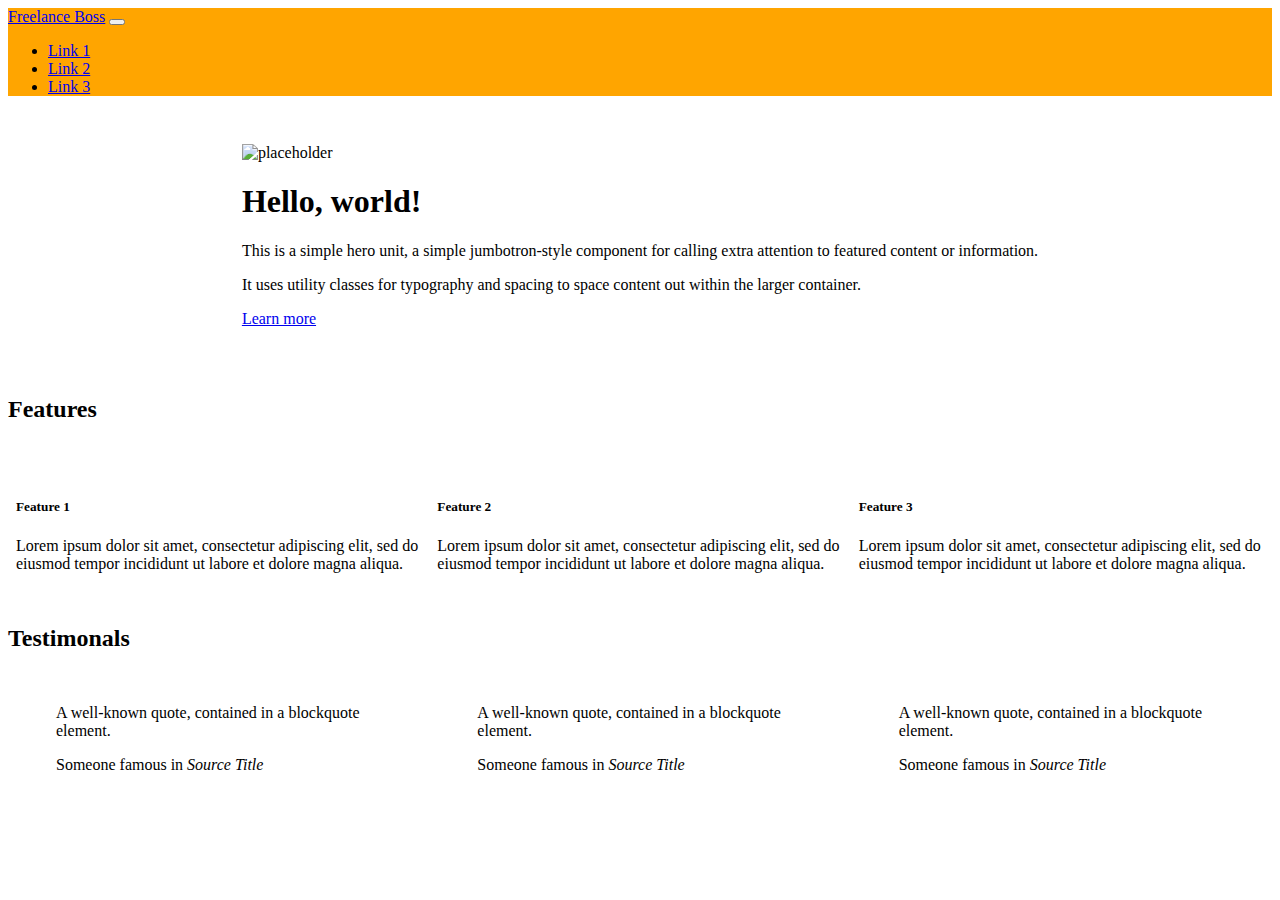
==== index.html @ b6dbbd0a "update" ====
<!DOCTYPE html>

<html lang="en">

<head>
    <title>Freelance Boss</title>
    <meta charset="utf-8">
    <meta name="viewport" content="width=device-width, initial-scale=1">
    <link rel="stylesheet" href="https://cdn.jsdelivr.net/npm/bootstrap@4.6.0/dist/css/bootstrap.min.css" integrity="sha384-B0vP5xmATw1+K9KRQjQERJvTumQW0nPEzvF6L/Z6nronJ3oUOFUFpCjEUQouq2+l" crossorigin="anonymous">
    <link rel="stylesheet" href="css/style.css" type="text/css">
</head>

<body>
    <nav class="navbar navbar-expand-lg navbar-light bg-light sticky-top">
        <a class="navbar-brand" href="index.html">Freelance Boss</a>
        <button class="navbar-toggler" type="button" data-toggle="collapse" data-target="#navbarNav" aria-controls="navbarNav" aria-expanded="false" aria-label="Toggle navigation">
            <span class="navbar-toggler-icon"></span>
        </button>
        <div class="collapse navbar-collapse" id="navbarNav">
            <ul class="nav navbar-nav ml-auto">
                <li class="nav-item">
                    <a class="nav-link" href="#">Link 1</a>
                </li>
                <li class="nav-item">
                    <a class="nav-link" href="#">Link 2</a>
                </li>
                <li class="nav-item">
                    <a class="nav-link" href="#">Link 3</a>
                </li>
            </ul>
        </div>
    </nav>
    <!--        JUMBOTRON SECTION-->
    <div class="jumbotron">
        <row>
            <div class="float-left logo">
                <img src="https://dummyimage.com/400x300/fff/aaa
" alt="placeholder">
            </div>
                <h1 class="display-4">Hello, world!</h1>
                <p class="lead">This is a simple hero unit, a simple jumbotron-style component for calling extra attention to featured content or information.</p>
                <p>It uses utility classes for typography and spacing to space content out within the larger container.</p>
                <p class="lead">
                    <a class="btn btn-primary btn-lg" href="#" role="button">Learn more</a>
                </p>
        </row>
        <!--
-->
    </div>
    <div class="container-fluid">
        <!--        FEATURES SECTION-->
        <h2>Features</h2>
        <div class="row">
            <div class="cardContainer col-lg-3 col-md-4 col-sm-12">
                <div class="card">
                    <img src="#" alt="">
                    <div class="card-body">
                        <h5 class="card-title">Feature 1</h5>
                        <p class="card-text">Lorem ipsum dolor sit amet, consectetur adipiscing elit, sed do eiusmod tempor incididunt ut labore et dolore magna aliqua.</p>
                    </div>
                </div>
            </div>
            <div class="cardContainer col-lg-3 col-md-4 col-sm-12">
                <div class="card">
                    <img src="#" alt="">
                    <div class="card-body">
                        <h5 class="card-title">Feature 2</h5>
                        <p class="card-text">Lorem ipsum dolor sit amet, consectetur adipiscing elit, sed do eiusmod tempor incididunt ut labore et dolore magna aliqua.</p>
                    </div>
                </div>
            </div>
            <div class="cardContainer col-lg-3 col-md-4 col-sm-12">
                <div class="card">
                    <img src="#" alt="">
                    <div class="card-body">
                        <h5 class="card-title">Feature 3</h5>
                        <p class="card-text">Lorem ipsum dolor sit amet, consectetur adipiscing elit, sed do eiusmod tempor incididunt ut labore et dolore magna aliqua.</p>
                    </div>
                </div>
            </div>
        </div>
        <!--        TESTIMONALS-->
        <h2>Testimonals</h2>
        <div class="row">
            <div class="cardContainer col-lg-4 col-md-4 col-sm-12">
                <div class="card">
                    <div class="card-body">
                        <blockquote class="blockquote mb-0">
                            <p>A well-known quote, contained in a blockquote element.</p>
                            <footer class="blockquote-footer">Someone famous in <cite title="Source Title">Source Title</cite></footer>
                        </blockquote>
                    </div>
                </div>
            </div>
            <div class="cardContainer col-lg-4 col-md-4 col-sm-12">
                <div class="card">
                    <div class="card-body">
                        <blockquote class="blockquote mb-0">
                            <p>A well-known quote, contained in a blockquote element.</p>
                            <footer class="blockquote-footer">Someone famous in <cite title="Source Title">Source Title</cite></footer>
                        </blockquote>
                    </div>
                </div>
            </div>
            <div class="cardContainer col-lg-4 col-md-4 col-sm-12">
                <div class="card">
                    <div class="card-body">
                        <blockquote class="blockquote mb-0">
                            <p>A well-known quote, contained in a blockquote element.</p>
                            <footer class="blockquote-footer">Someone famous in <cite title="Source Title">Source Title</cite></footer>
                        </blockquote>
                    </div>
                </div>
            </div>
        </div>
<!--        Sign-up Section-->
        
    </div>
    <script src="https://code.jquery.com/jquery-3.5.1.slim.min.js" integrity="sha384-DfXdz2htPH0lsSSs5nCTpuj/zy4C+OGpamoFVy38MVBnE+IbbVYUew+OrCXaRkfj" crossorigin="anonymous"></script>
    <script src="https://cdn.jsdelivr.net/npm/bootstrap@4.6.0/dist/js/bootstrap.bundle.min.js" integrity="sha384-Piv4xVNRyMGpqkS2by6br4gNJ7DXjqk09RmUpJ8jgGtD7zP9yug3goQfGII0yAns" crossorigin="anonymous"></script>
    <script src="js/index.js" type="text/javascript"></script>
</body>

</html>
---- css/style.css ----
.navbar {
    background-color: orange !important;
}

.jumbotron {
    padding: 32px 24px;
    display: flex;
    justify-content: center;
}
.logo{
    margin-right: 16px;
}

.cardContainer {
    padding: 16px 8px;
}

.row {
    display: flex;
    justify-content: center;
}
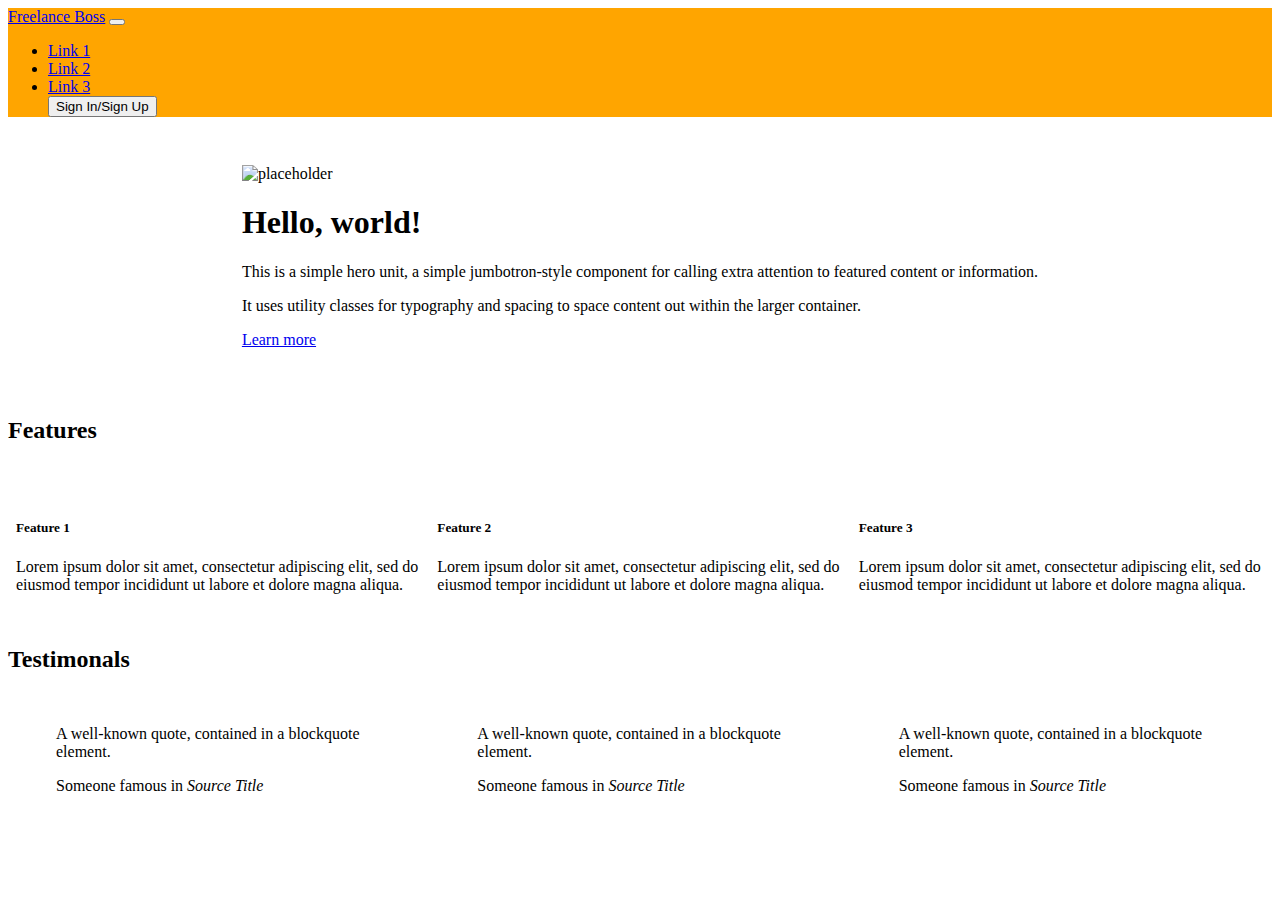
==== commit 971c1256: "sign In/sign up btn" ====
--- a/index.html
+++ b/index.html
@@ -27,6 +27,7 @@
                 <li class="nav-item">
                     <a class="nav-link" href="#">Link 3</a>
                 </li>
+                <button class="btn btn-link">Sign In/Sign Up</button>
             </ul>
         </div>
     </nav>
@@ -37,12 +38,12 @@
                 <img src="https://dummyimage.com/400x300/fff/aaa
 " alt="placeholder">
             </div>
-                <h1 class="display-4">Hello, world!</h1>
+            <div><h1 class="display-4">Hello, world!</h1>
                 <p class="lead">This is a simple hero unit, a simple jumbotron-style component for calling extra attention to featured content or information.</p>
                 <p>It uses utility classes for typography and spacing to space content out within the larger container.</p>
                 <p class="lead">
                     <a class="btn btn-primary btn-lg" href="#" role="button">Learn more</a>
-                </p>
+                </p></div>
         </row>
         <!--
 -->
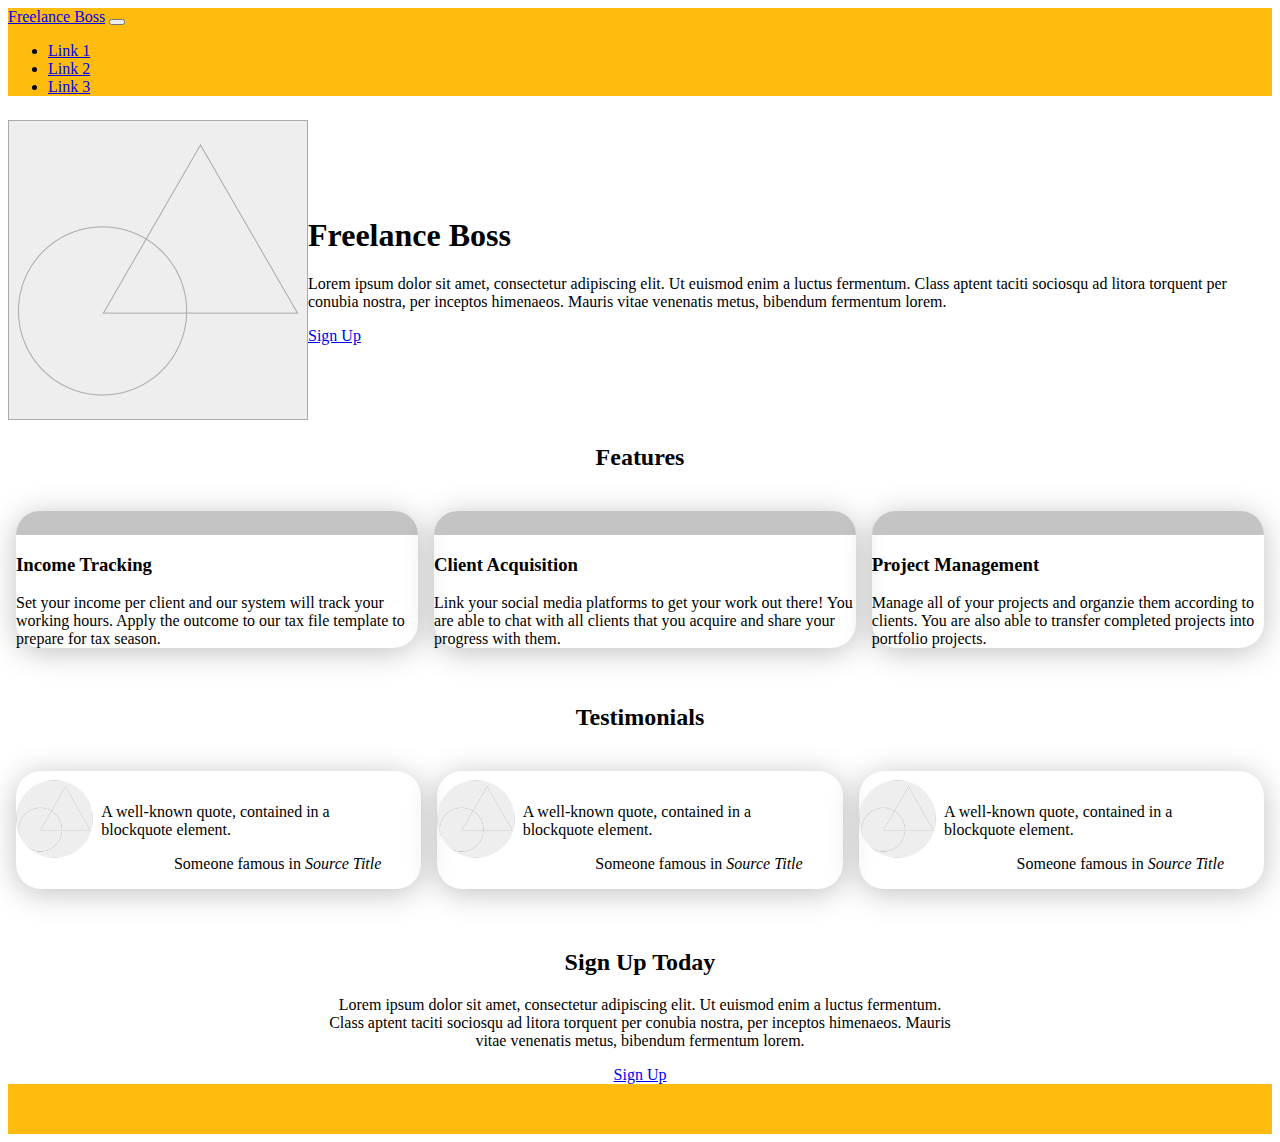
==== commit 1c640ddb: "updated homepage" ====
--- a/index.html
+++ b/index.html
@@ -27,65 +27,61 @@
                 <li class="nav-item">
                     <a class="nav-link" href="#">Link 3</a>
                 </li>
-                <button class="btn btn-link">Sign In/Sign Up</button>
             </ul>
         </div>
     </nav>
-    <!--        JUMBOTRON SECTION-->
-    <div class="jumbotron">
-        <row>
-            <div class="float-left logo">
-                <img src="https://dummyimage.com/400x300/fff/aaa
-" alt="placeholder">
+    <div class="container">
+<!--        HEADER SECTION-->
+        <div class="row">
+            <div class="logoframe col-lg-6 col-md-6 col-sm-12">
+                <img src="assets/placeholder.png" alt="logo">
             </div>
-            <div><h1 class="display-4">Hello, world!</h1>
-                <p class="lead">This is a simple hero unit, a simple jumbotron-style component for calling extra attention to featured content or information.</p>
-                <p>It uses utility classes for typography and spacing to space content out within the larger container.</p>
-                <p class="lead">
-                    <a class="btn btn-primary btn-lg" href="#" role="button">Learn more</a>
-                </p></div>
-        </row>
-        <!--
--->
-    </div>
-    <div class="container-fluid">
+            <div class="headerText col-lg-6 col-md-6 col-sm-12">
+                <h1>Freelance Boss</h1>
+                <p>Lorem ipsum dolor sit amet, consectetur adipiscing elit. Ut euismod enim a luctus fermentum. Class aptent taciti sociosqu ad litora torquent per conubia nostra, per inceptos himenaeos. Mauris vitae venenatis metus, bibendum fermentum lorem.</p>
+                <a class="btn btn-primary btn-lg" href="#" role="button">Sign Up</a>
+            </div>
+        </div>
         <!--        FEATURES SECTION-->
         <h2>Features</h2>
         <div class="row">
-            <div class="cardContainer col-lg-3 col-md-4 col-sm-12">
+            <div class="cardContainer col-lg-4 col-md-6 col-sm-12">
                 <div class="card">
-                    <img src="#" alt="">
+                    <div id="cardaccent"></div>
                     <div class="card-body">
-                        <h5 class="card-title">Feature 1</h5>
-                        <p class="card-text">Lorem ipsum dolor sit amet, consectetur adipiscing elit, sed do eiusmod tempor incididunt ut labore et dolore magna aliqua.</p>
+                        <h3 class="card-title">Income Tracking</h3>
+                        <p class="card-text">Set your income per client and our system will track your working hours. Apply the outcome to our tax file template to prepare for tax season.</p>
                     </div>
                 </div>
             </div>
-            <div class="cardContainer col-lg-3 col-md-4 col-sm-12">
+            <div class="cardContainer col-lg-4 col-md-6 col-sm-12">
                 <div class="card">
-                    <img src="#" alt="">
+                    <div id="cardaccent"></div>
                     <div class="card-body">
-                        <h5 class="card-title">Feature 2</h5>
-                        <p class="card-text">Lorem ipsum dolor sit amet, consectetur adipiscing elit, sed do eiusmod tempor incididunt ut labore et dolore magna aliqua.</p>
+                        <h3 class="card-title">Client Acquisition</h3>
+                        <p class="card-text">Link your social media platforms to get your work out there! You are able to chat with all clients that you acquire and share your progress with them.</p>
                     </div>
                 </div>
             </div>
-            <div class="cardContainer col-lg-3 col-md-4 col-sm-12">
+            <div class="cardContainer col-lg-4 col-md-6 col-sm-12">
                 <div class="card">
-                    <img src="#" alt="">
+                    <div id="cardaccent"></div>
                     <div class="card-body">
-                        <h5 class="card-title">Feature 3</h5>
-                        <p class="card-text">Lorem ipsum dolor sit amet, consectetur adipiscing elit, sed do eiusmod tempor incididunt ut labore et dolore magna aliqua.</p>
+                        <h3 class="card-title">Project Management</h3>
+                        <p class="card-text">Manage all of your projects and organzie them according to clients. You are also able to transfer completed projects into portfolio projects.</p>
                     </div>
                 </div>
             </div>
         </div>
-        <!--        TESTIMONALS-->
-        <h2>Testimonals</h2>
+        <!--        TESTIMONIALS-->
+        <h2>Testimonials</h2>
         <div class="row">
-            <div class="cardContainer col-lg-4 col-md-4 col-sm-12">
+            <div class="cardContainer col-lg-8 col-md-8 col-sm-12">
                 <div class="card">
-                    <div class="card-body">
+                    <div class="card-body card-Test">
+                    <div id="user-Test">
+                        <img src="assets/placeholder.png" alt="testimonial-pics">
+                    </div>
                         <blockquote class="blockquote mb-0">
                             <p>A well-known quote, contained in a blockquote element.</p>
                             <footer class="blockquote-footer">Someone famous in <cite title="Source Title">Source Title</cite></footer>
@@ -93,9 +89,12 @@
                     </div>
                 </div>
             </div>
-            <div class="cardContainer col-lg-4 col-md-4 col-sm-12">
+            <div class="cardContainer col-lg-8 col-md-8 col-sm-12">
                 <div class="card">
-                    <div class="card-body">
+                    <div class="card-body card-Test">
+                    <div id="user-Test">
+                        <img src="assets/placeholder.png" alt="testimonial-pics">
+                    </div>
                         <blockquote class="blockquote mb-0">
                             <p>A well-known quote, contained in a blockquote element.</p>
                             <footer class="blockquote-footer">Someone famous in <cite title="Source Title">Source Title</cite></footer>
@@ -103,9 +102,12 @@
                     </div>
                 </div>
             </div>
-            <div class="cardContainer col-lg-4 col-md-4 col-sm-12">
+            <div class="cardContainer col-lg-8 col-md-8 col-sm-12">
                 <div class="card">
-                    <div class="card-body">
+                    <div class="card-body card-Test">
+                    <div id="user-Test">
+                        <img src="assets/placeholder.png" alt="testimonial-pics">
+                    </div>
                         <blockquote class="blockquote mb-0">
                             <p>A well-known quote, contained in a blockquote element.</p>
                             <footer class="blockquote-footer">Someone famous in <cite title="Source Title">Source Title</cite></footer>
@@ -114,9 +116,16 @@
                 </div>
             </div>
         </div>
-<!--        Sign-up Section-->
-        
     </div>
+    <!--        Sign-up Section-->
+    <div class="jumbotron">
+        <div class="signContainer">
+        <h2>Sign Up Today</h2>
+        <p>Lorem ipsum dolor sit amet, consectetur adipiscing elit. Ut euismod enim a luctus fermentum. Class aptent taciti sociosqu ad litora torquent per conubia nostra, per inceptos himenaeos. Mauris vitae venenatis metus, bibendum fermentum lorem.</p>
+        <a class="btn btn-primary btn-lg" href="#" role="button">Sign Up</a>
+        </div>
+    </div>
+    <footer id="footerHome"></footer>
     <script src="https://code.jquery.com/jquery-3.5.1.slim.min.js" integrity="sha384-DfXdz2htPH0lsSSs5nCTpuj/zy4C+OGpamoFVy38MVBnE+IbbVYUew+OrCXaRkfj" crossorigin="anonymous"></script>
     <script src="https://cdn.jsdelivr.net/npm/bootstrap@4.6.0/dist/js/bootstrap.bundle.min.js" integrity="sha384-Piv4xVNRyMGpqkS2by6br4gNJ7DXjqk09RmUpJ8jgGtD7zP9yug3goQfGII0yAns" crossorigin="anonymous"></script>
     <script src="js/index.js" type="text/javascript"></script>
--- a/css/style.css
+++ b/css/style.css
@@ -1,21 +1,72 @@
 .navbar {
-    background-color: orange !important;
+    background-color: #FFBB0E !important;
 }
-
-.jumbotron {
-    padding: 32px 24px;
+.logoframe{
     display: flex;
+    align-content: center;
     justify-content: center;
 }
-.logo{
-    margin-right: 16px;
+.logoframe img{
+    width: 300px;
 }
-
 .cardContainer {
     padding: 16px 8px;
 }
 
 .row {
     display: flex;
+    align-items: center;
     justify-content: center;
+    margin-top: 24px;
+    margin-bottom: 24px;
 }
+.card{
+    border-radius: 25px;
+    box-shadow: 0 4px 30px rgba(0,0,0,0.25);
+}
+#cardaccent{
+    width: 100%;
+    height: 24px;
+    border-top-left-radius: 25px;
+    border-top-right-radius: 25px;
+    background-color: #C4C4C4;
+}
+.card-Test{
+    display: flex;
+    justify-content: space-around;
+    align-items:center;
+}
+#user-Test{
+    width: 100px;
+    height: 100px;
+}
+#user-Test img{
+    width: 100%;
+    border-radius: 100px;
+}
+.blockquote{
+    margin-left: 8px;
+}
+.blockquote-footer{
+    text-align: right;
+}
+.jumbotron{
+    margin: 0;
+    display: flex;
+    align-items: center;
+    justify-content: center;
+    text-align: center;
+}
+.signContainer{
+    width: 50%;
+}
+#footerHome{
+    width: 100%;
+    height: 50px;
+    background-color: #FFBB0E;
+}
+
+/*Typography*/
+h2{
+    text-align: center;
+}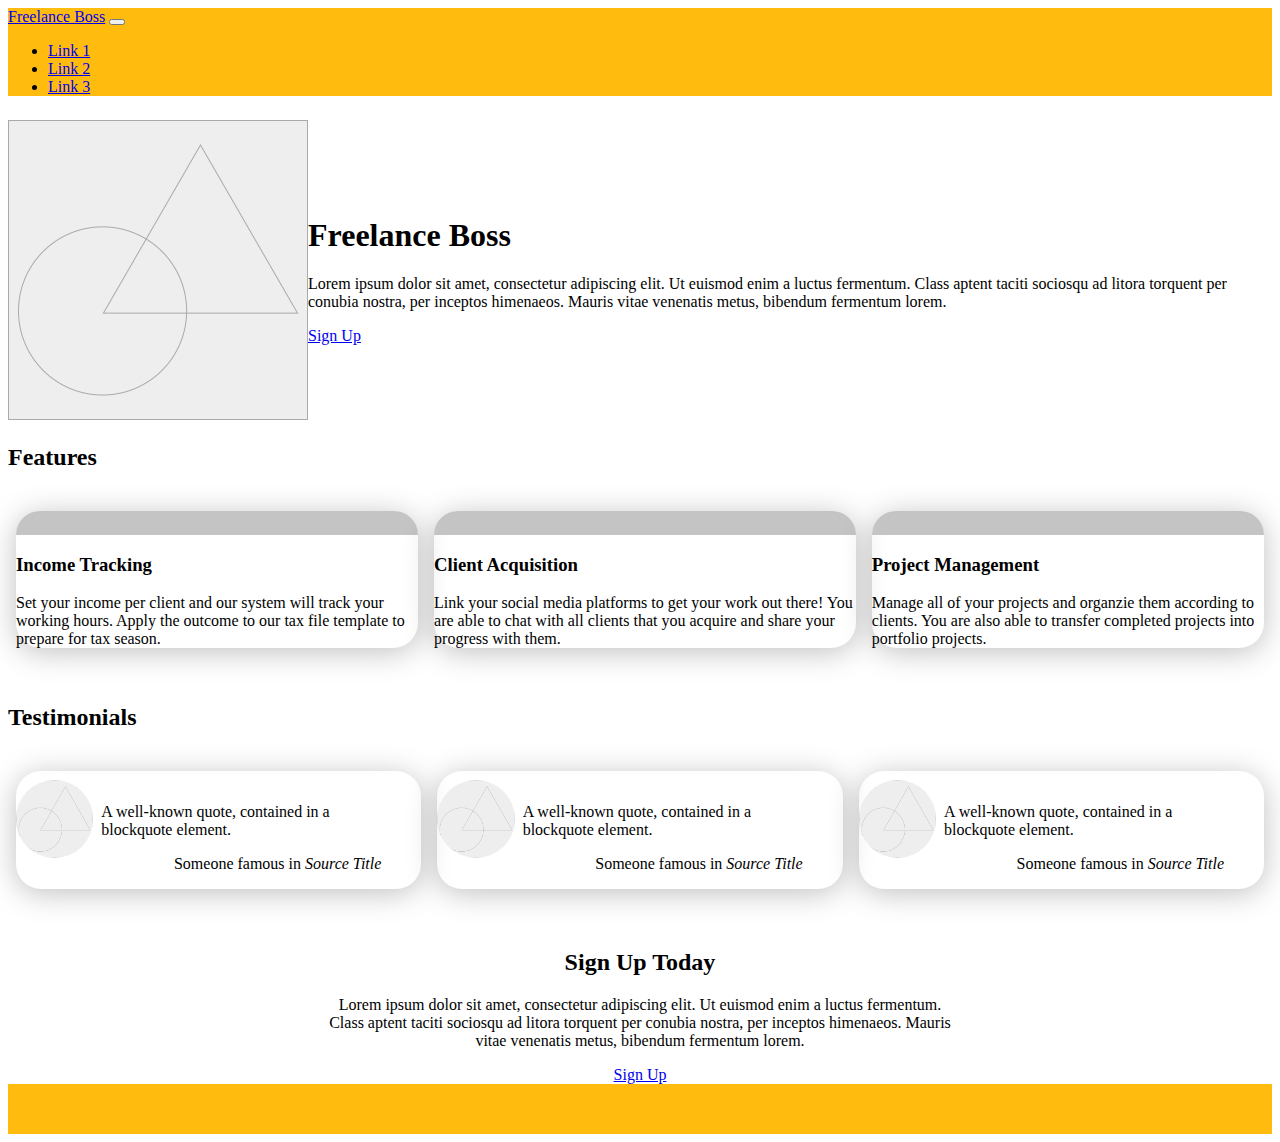
==== commit cb8e396e: "connected the two pages" ====
--- a/index.html
+++ b/index.html
@@ -39,7 +39,7 @@
             <div class="headerText col-lg-6 col-md-6 col-sm-12">
                 <h1>Freelance Boss</h1>
                 <p>Lorem ipsum dolor sit amet, consectetur adipiscing elit. Ut euismod enim a luctus fermentum. Class aptent taciti sociosqu ad litora torquent per conubia nostra, per inceptos himenaeos. Mauris vitae venenatis metus, bibendum fermentum lorem.</p>
-                <a class="btn btn-primary btn-lg" href="#" role="button">Sign Up</a>
+                <a class="btn btn-primary btn-lg" href="signup.html" role="button">Sign Up</a>
             </div>
         </div>
         <!--        FEATURES SECTION-->
@@ -122,7 +122,7 @@
         <div class="signContainer">
         <h2>Sign Up Today</h2>
         <p>Lorem ipsum dolor sit amet, consectetur adipiscing elit. Ut euismod enim a luctus fermentum. Class aptent taciti sociosqu ad litora torquent per conubia nostra, per inceptos himenaeos. Mauris vitae venenatis metus, bibendum fermentum lorem.</p>
-        <a class="btn btn-primary btn-lg" href="#" role="button">Sign Up</a>
+        <a class="btn btn-primary btn-lg" href="signup.html" role="button">Sign Up</a>
         </div>
     </div>
     <footer id="footerHome"></footer>
--- a/css/style.css
+++ b/css/style.css
@@ -65,7 +65,47 @@
     height: 50px;
     background-color: #FFBB0E;
 }
-
+#signup{
+    background-color: #FFBB0E;
+}
+.signupContainer{
+    display: flex;
+    align-items: center;
+    justify-content: center;
+    width: 100%;
+    height: 100vh;
+}
+#msform{
+    max-width: 500px;
+    min-width: 400px
+}
+.fieldtabs{
+    background: white;
+    border-radius: 10px;
+    box-shadow: 0 4px 50px 5px rgba(0,0,0,0.25);
+    padding: 20px 30px;
+    
+}
+#fieldHeader{
+    width: 70%;
+    margin: 0 auto;
+}
+.signupInputs{
+    display: block;
+    width: 100%;
+    margin: 0 auto;
+    border: none;
+    border-bottom: 5px solid black;
+    margin-bottom: 40px;
+}
+.action-button{
+    border:none;
+    width: 40%;
+    background-color: #C4C4C4;
+    border-radius: 10px;
+    margin: 0 auto;
+}
+#workContainer
 /*Typography*/
 h2{
     text-align: center;
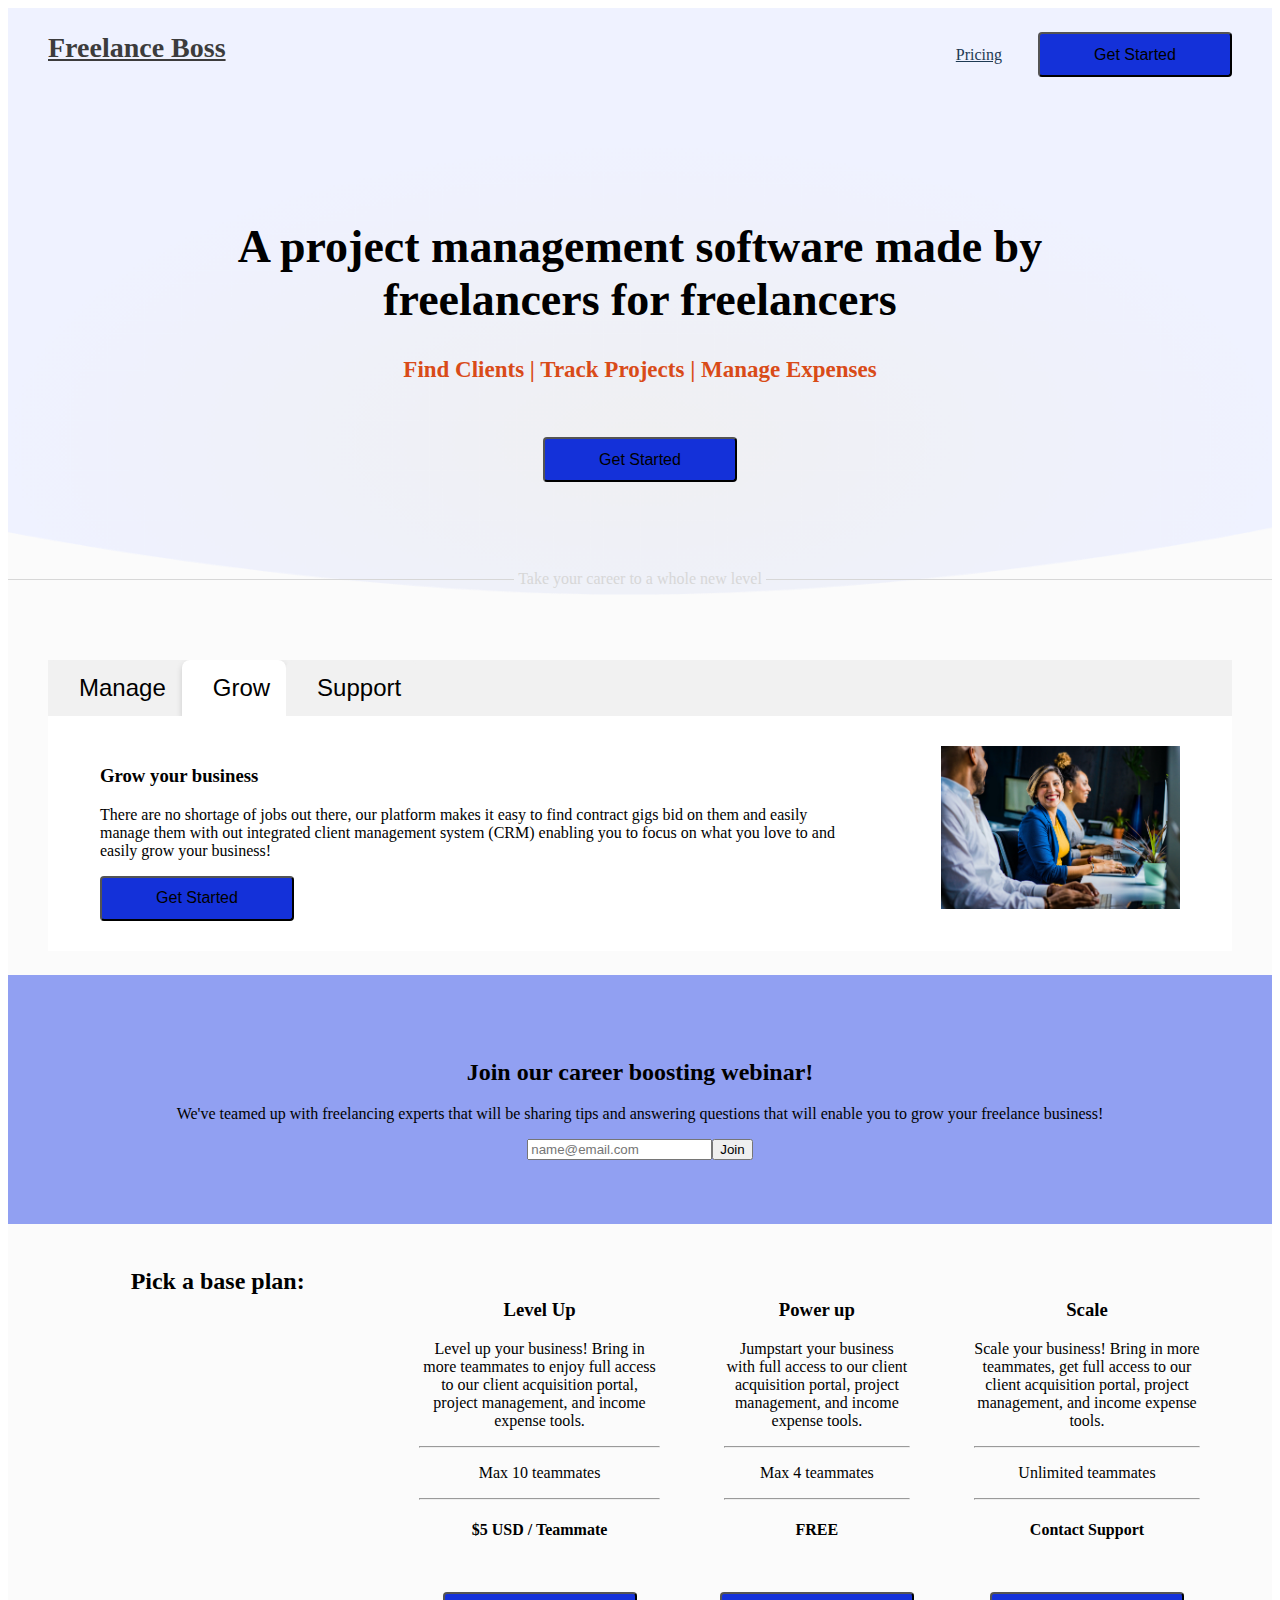
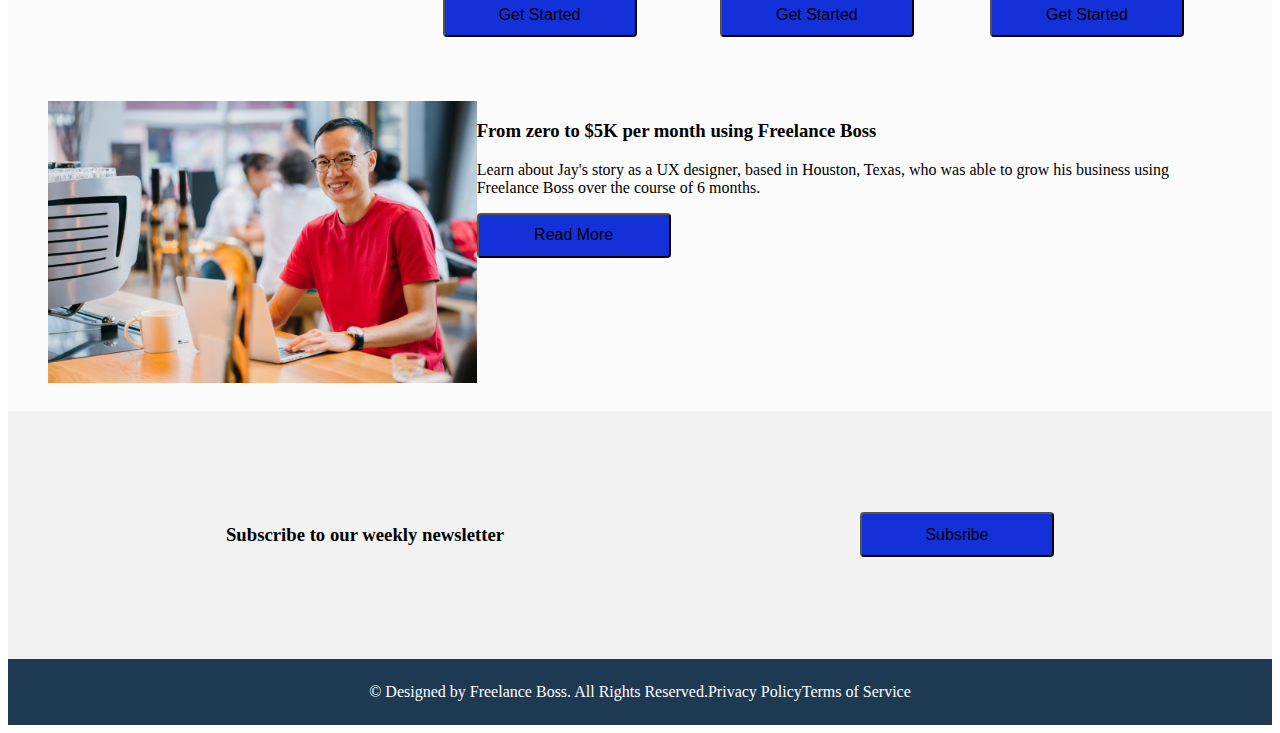
==== commit 3a08e32e: "homepage-hifi" ====
--- a/index.html
+++ b/index.html
@@ -8,124 +8,140 @@
     <meta name="viewport" content="width=device-width, initial-scale=1">
     <link rel="stylesheet" href="https://cdn.jsdelivr.net/npm/bootstrap@4.6.0/dist/css/bootstrap.min.css" integrity="sha384-B0vP5xmATw1+K9KRQjQERJvTumQW0nPEzvF6L/Z6nronJ3oUOFUFpCjEUQouq2+l" crossorigin="anonymous">
     <link rel="stylesheet" href="css/style.css" type="text/css">
+    <script src="https://kit.fontawesome.com/5c667f7546.js" crossorigin="anonymous"></script>
 </head>
 
 <body>
-    <nav class="navbar navbar-expand-lg navbar-light bg-light sticky-top">
-        <a class="navbar-brand" href="index.html">Freelance Boss</a>
-        <button class="navbar-toggler" type="button" data-toggle="collapse" data-target="#navbarNav" aria-controls="navbarNav" aria-expanded="false" aria-label="Toggle navigation">
-            <span class="navbar-toggler-icon"></span>
-        </button>
-        <div class="collapse navbar-collapse" id="navbarNav">
-            <ul class="nav navbar-nav ml-auto">
-                <li class="nav-item">
-                    <a class="nav-link" href="#">Link 1</a>
-                </li>
-                <li class="nav-item">
-                    <a class="nav-link" href="#">Link 2</a>
-                </li>
-                <li class="nav-item">
-                    <a class="nav-link" href="#">Link 3</a>
-                </li>
-            </ul>
-        </div>
-    </nav>
-    <div class="container">
-<!--        HEADER SECTION-->
-        <div class="row">
-            <div class="logoframe col-lg-6 col-md-6 col-sm-12">
-                <img src="assets/placeholder.png" alt="logo">
+    <div class="container-fluid" id="home-bg">
+        <nav class="navbar navbar-expand-lg">
+            <a class="navbar-brand" href="#">Freelance Boss</a>
+            <div id="nav-options">
+                <a href="#">Pricing</a>
+                <button type="button" class="btn btn-primary getStart-btn">Get Started</button>
             </div>
-            <div class="headerText col-lg-6 col-md-6 col-sm-12">
-                <h1>Freelance Boss</h1>
-                <p>Lorem ipsum dolor sit amet, consectetur adipiscing elit. Ut euismod enim a luctus fermentum. Class aptent taciti sociosqu ad litora torquent per conubia nostra, per inceptos himenaeos. Mauris vitae venenatis metus, bibendum fermentum lorem.</p>
-                <a class="btn btn-primary btn-lg" href="signup.html" role="button">Sign Up</a>
+        </nav>
+        <div class="row" id="header">
+            <div id="header-blurb">
+                <h1>A project management software made by freelancers for freelancers</h1>
+                <h4>Find Clients &#124; Track Projects &#124; Manage Expenses</h4>
+                <button type="button" class="btn btn-primary getStart-btn">Get Started</button>
             </div>
         </div>
-        <!--        FEATURES SECTION-->
-        <h2>Features</h2>
-        <div class="row">
-            <div class="cardContainer col-lg-4 col-md-6 col-sm-12">
-                <div class="card">
-                    <div id="cardaccent"></div>
-                    <div class="card-body">
-                        <h3 class="card-title">Income Tracking</h3>
-                        <p class="card-text">Set your income per client and our system will track your working hours. Apply the outcome to our tax file template to prepare for tax season.</p>
+        <div class="separator col-lg-10 col-md-10 col-sm-10">Take your career to a whole new level</div>
+        <div class="row" id="mgsTABS">
+            <div class="mgsContainer col-lg-10 col-md-10 col-sm-10">
+                <div class="tab">
+                    <button class="tablinks col-lg-4 col-md-4 col-sm-4" onclick="mgsUI(event, 'Manage')"><i class="fas fa-calendar-check"></i>Manage</button>
+                    <button class="tablinks col-lg-4 col-md-4 col-sm-4" onclick="mgsUI(event, 'Grow')" id="defaultOpen"><i class="fas fa-arrow-alt-circle-up"></i>Grow</button>
+                    <button class="tablinks col-lg-4 col-md-4 col-sm-4" onclick="mgsUI(event, 'Support')"><i class="fas fa-hands-helping"></i>Support</button>
+                </div>
+                <div id="Manage" class="tabcontent">
+                    <div class="tab-left col-lg-6 col-md-6 col-sm-6">
+                        <h3>Manage your business</h3>
+                        <p>Be able to manage your entire business within just one platform. From client acquisitions to payments, we help any sole proprietor at any level get their work done and on schedule.</p>
+                        <button type="button" class="btn btn-primary getStart-btn">Get Started</button>
+                    </div>
+                    <div class="tab-right col-lg-6 col-md-6 col-sm-6">
+                        <img src="assets/img/scott-graham-5fNmWej4tAA-unsplash.jpg" alt="business photos">
                     </div>
                 </div>
-            </div>
-            <div class="cardContainer col-lg-4 col-md-6 col-sm-12">
-                <div class="card">
-                    <div id="cardaccent"></div>
-                    <div class="card-body">
-                        <h3 class="card-title">Client Acquisition</h3>
-                        <p class="card-text">Link your social media platforms to get your work out there! You are able to chat with all clients that you acquire and share your progress with them.</p>
+
+                <div id="Grow" class="tabcontent">
+                    <div class="tab-left col-lg-6 col-md-6 col-sm-6">
+                        <h3>Grow your business</h3>
+                        <p>There are no shortage of jobs out there, our platform makes it easy to find contract gigs bid on them and easily manage them with out integrated client management system (CRM) enabling you to focus on what you love to and easily grow your business!</p>
+                        <button type="button" class="btn btn-primary getStart-btn">Get Started</button>
+                    </div>
+                    <div class="tab-right col-lg-6 col-md-6 col-sm-6">
+                        <img src="assets/img/pexels-jopwell-2422293.png" alt="business photos">
                     </div>
                 </div>
-            </div>
-            <div class="cardContainer col-lg-4 col-md-6 col-sm-12">
-                <div class="card">
-                    <div id="cardaccent"></div>
-                    <div class="card-body">
-                        <h3 class="card-title">Project Management</h3>
-                        <p class="card-text">Manage all of your projects and organzie them according to clients. You are also able to transfer completed projects into portfolio projects.</p>
+
+                <div id="Support" class="tabcontent">
+                    <div class="tab-left col-lg-6 col-md-6 col-sm-6">
+                        <h3>Support your business</h3>
+                        <p>We have people here to help you with anything your business needs. Do you see something that you would like to have? Let us know! We are always looking for new ways to make the Freelance Boss experience even better.</p>
+                        <button type="button" class="btn btn-primary getStart-btn">Get Started</button>
+                    </div>
+                    <div class="tab-right col-lg-6 col-md-6 col-sm-6">
+                        <img src="assets/img/docusign-BbSBf5uv50A-unsplash.jpg" alt="business photos">
                     </div>
                 </div>
             </div>
         </div>
-        <!--        TESTIMONIALS-->
-        <h2>Testimonials</h2>
-        <div class="row">
-            <div class="cardContainer col-lg-8 col-md-8 col-sm-12">
+        <div class="row" id="websignup">
+            <div id="websignup-blurb">
+                <h2>Join our career boosting webinar!</h2>
+                <p>We've teamed up with freelancing experts that will be sharing tips and answering questions that will enable you to grow your freelance business!</p>
+                <form>
+                    <input type="email" placeholder="name@email.com">
+                    <input type="button" value="Join">
+                </form>
+            </div>
+        </div>
+        <div class="row" id="baseoptions">
+            <div id="rowHEADER">
+                <h2>Pick a base plan:</h2>
+            </div>
+            <div class="cardContainer col-lg-4 col-md-4 col-sm-12">
                 <div class="card">
-                    <div class="card-body card-Test">
-                    <div id="user-Test">
-                        <img src="assets/placeholder.png" alt="testimonial-pics">
-                    </div>
-                        <blockquote class="blockquote mb-0">
-                            <p>A well-known quote, contained in a blockquote element.</p>
-                            <footer class="blockquote-footer">Someone famous in <cite title="Source Title">Source Title</cite></footer>
-                        </blockquote>
-                    </div>
+                    <h3>Level Up</h3>
+                    <p>Level up your business! Bring in more teammates to enjoy full access to our client acquisition portal, project management, and income expense tools.</p>
+                    <hr>
+                    <p id="num-teammates">Max 10 teammates</p>
+                    <hr>
+                    <h4>$5 USD / Teammate</h4>
                 </div>
+                <button type="button" class="btn btn-primary getStart-btn">Get Started</button>
             </div>
-            <div class="cardContainer col-lg-8 col-md-8 col-sm-12">
+            <div class="cardContainer col-lg-4 col-md-4 col-sm-12">
                 <div class="card">
-                    <div class="card-body card-Test">
-                    <div id="user-Test">
-                        <img src="assets/placeholder.png" alt="testimonial-pics">
-                    </div>
-                        <blockquote class="blockquote mb-0">
-                            <p>A well-known quote, contained in a blockquote element.</p>
-                            <footer class="blockquote-footer">Someone famous in <cite title="Source Title">Source Title</cite></footer>
-                        </blockquote>
-                    </div>
+                    <h3>Power up</h3>
+                    <p>Jumpstart your business with full access to our client acquisition portal, project management, and income expense tools.</p>
+                    <hr>
+                    <p id="num-teammates">Max 4 teammates</p>
+                    <hr>
+                    <h4>FREE</h4>
                 </div>
+                <button type="button" class="btn btn-primary getStart-btn">Get Started</button>
             </div>
-            <div class="cardContainer col-lg-8 col-md-8 col-sm-12">
+            <div class="cardContainer col-lg-4 col-md-4 col-sm-12">
                 <div class="card">
-                    <div class="card-body card-Test">
-                    <div id="user-Test">
-                        <img src="assets/placeholder.png" alt="testimonial-pics">
-                    </div>
-                        <blockquote class="blockquote mb-0">
-                            <p>A well-known quote, contained in a blockquote element.</p>
-                            <footer class="blockquote-footer">Someone famous in <cite title="Source Title">Source Title</cite></footer>
-                        </blockquote>
-                    </div>
+                    <h3>Scale</h3>
+                    <p>Scale your business! Bring in more teammates, get full access to our client acquisition portal, project management, and income expense tools.</p>
+                    <hr>
+                    <p id="num-teammates">Unlimited teammates</p>
+                    <hr>
+                    <h4>Contact Support</h4>
                 </div>
+                <button type="button" class="btn btn-primary getStart-btn">Get Started</button>
+            </div>
+        </div>
+        <div class="row" id="testimonial">
+            <div class="test-img col-lg-6 col-md-6 col-sm-12">
+                <img src="assets/img/pexels-mentatdgt-1125028.png">
+            </div>
+            <div class="test-text col-lg-6 col-md-6 col-sm-12">
+                <h3>From zero to &#36;5K per month using Freelance Boss</h3>
+                <p>Learn about Jay's story as a UX designer, based in Houston, Texas, who was able to grow his business using Freelance Boss over the course of 6 months.</p>
+                <button type="button" class="btn btn-primary">Read More</button>
+            </div>
+        </div>
+        <div class="row" id="newsletter">
+            <h3>Subscribe to our weekly newsletter</h3>
+            <button type="button" class="btn btn-primary">Subsribe</button>
+        </div>
+        <div class="row" id="footer">
+            <div class="footer-left col-lg-6 col-md-6 col-sm-12">
+                <p>&#169; Designed by Freelance Boss. All Rights Reserved.</p>
+            </div>
+            <div class="footer-right col-lg-6 col-md-6 col-sm-12">
+                <p>Privacy Policy</p>
+                <p>Terms of Service</p>
             </div>
         </div>
     </div>
-    <!--        Sign-up Section-->
-    <div class="jumbotron">
-        <div class="signContainer">
-        <h2>Sign Up Today</h2>
-        <p>Lorem ipsum dolor sit amet, consectetur adipiscing elit. Ut euismod enim a luctus fermentum. Class aptent taciti sociosqu ad litora torquent per conubia nostra, per inceptos himenaeos. Mauris vitae venenatis metus, bibendum fermentum lorem.</p>
-        <a class="btn btn-primary btn-lg" href="signup.html" role="button">Sign Up</a>
-        </div>
-    </div>
-    <footer id="footerHome"></footer>
+
     <script src="https://code.jquery.com/jquery-3.5.1.slim.min.js" integrity="sha384-DfXdz2htPH0lsSSs5nCTpuj/zy4C+OGpamoFVy38MVBnE+IbbVYUew+OrCXaRkfj" crossorigin="anonymous"></script>
     <script src="https://cdn.jsdelivr.net/npm/bootstrap@4.6.0/dist/js/bootstrap.bundle.min.js" integrity="sha384-Piv4xVNRyMGpqkS2by6br4gNJ7DXjqk09RmUpJ8jgGtD7zP9yug3goQfGII0yAns" crossorigin="anonymous"></script>
     <script src="js/index.js" type="text/javascript"></script>
--- a/css/style.css
+++ b/css/style.css
@@ -1,112 +1,192 @@
+#home-bg {
+    background-image: url(../assets/img/background.png);
+    background-size: 100% auto;
+    background-repeat: no-repeat;
+    background-color: #FBFBFB;
+}
+
 .navbar {
-    background-color: #FFBB0E !important;
+    display: flex;
+    justify-content: space-between;
+    padding: 24px 40px;
 }
-.logoframe{
-    display: flex;
-    align-content: center;
-    justify-content: center;
+.navbar-brand{
+    font-size: 28px;
+    font-weight: bold;
+    color: #3C3C3C;
 }
-.logoframe img{
-    width: 300px;
+
+#nav-options {
+    justify-content: space-around;
 }
-.cardContainer {
-    padding: 16px 8px;
+
+#nav-options a {
+    margin-right: 32px;
+    font-size: 16px;
+    color: #1E3A53;
+}
+.btn{
+    background-color: #1431D9;
+    border-radius: 4px;
+    font-size: 16px;
+    width: 194px;
+    height: 45px;
+    
 }
 
 .row {
     display: flex;
+    justify-content: center;
+}
+
+#header-blurb,
+#websignup-blurb {
+    width: 75%;
+    text-align: center;
+    margin-top: 64px;
+    margin-bottom: 64px;
+}
+#header-blurb h1{
+    font-size: 46px;
+    font-weight: bold;
+}
+#header-blurb h4{
+    font-size: 23px;
+    
+    color: #D94B18;
+}
+
+#header-blurb button {
+    margin-top: 24px;
+}
+
+.separator {
+    display: flex;
+    margin: 0 auto;
+    margin-bottom: 48px;
     align-items: center;
+    text-align: center;
+    color: #D7D7D7;
+    font-size: 16px;
+}
+
+.separator::before,
+.separator::after {
+    content: '';
+    flex: 1;
+    border-bottom: 1px solid #D7D7D7;
+}
+
+.separator:not(:empty)::before {
+    margin-right: .25em;
+}
+
+.separator:not(:empty)::after {
+    margin-left: .25em;
+}
+
+.tab {
+    overflow: hidden;
+    background-color: #F1F1F1;
+}
+
+.tab button {
+    background-color: #F1F1F1;
+    float: left;
+    border: none;
+    border-top-left-radius: 8px;
+    border-top-right-radius: 8px;
+    cursor: pointer;
+    padding: 14px 16px;
+    transition: 0.3s;
+    font-size: 24px;
+}
+
+.tab button.active {
+    background-color: #ffffff;
+    box-shadow: 0px 3px 6px rgba(0,0,0,0.16);
+}
+
+.fas{
+    margin-right: 15px;
+}
+
+.tabcontent {
+    display: none;
     justify-content: center;
-    margin-top: 24px;
-    margin-bottom: 24px;
+    background-color: white;
+    padding: 6px 12px;
+    border:none;
 }
-.card{
-    border-radius: 25px;
-    box-shadow: 0 4px 30px rgba(0,0,0,0.25);
+.tab-left, .tab-right{
+    padding: 24px 40px;
 }
-#cardaccent{
+.tab-right img{
     width: 100%;
-    height: 24px;
-    border-top-left-radius: 25px;
-    border-top-right-radius: 25px;
-    background-color: #C4C4C4;
 }
-.card-Test{
+
+#websignup {
+    background-color: #91A0F2;
+}
+
+#websignup-blurb form {
+    display: flex;
+    justify-content: center;
+}
+
+#header, #mgsTABS,
+#baseoptions,
+#testimonial,
+#newsletter,
+#footer {
+    padding: 24px 40px;
+}
+
+.cardContainer {
+    padding: 16px 8px;
+    text-align: center;
+}
+
+#rowHEADER {
+    width: 100%;
+    text-align: center;
+}
+
+.card {
+    padding: 16px 24px;
+}
+
+.cardContainer button {
+    margin-top: 16px;
+}
+
+.test-img img {
+    width: 100%;
+}
+
+#newsletter {
+    height: 200px;
+    align-items: center;
+    justify-content: space-around;
+    background-color: #F2F2F2;
+}
+
+#footer {
+    background-color: #1E3A53;
+    color: white;
+}
+
+.footer-left {
+    display: flex;
+    justify-content: center;
+}
+
+.footer-right {
     display: flex;
     justify-content: space-around;
-    align-items:center;
 }
-#user-Test{
-    width: 100px;
-    height: 100px;
+
+.footer-left p,
+.footer-right p {
+    margin: 0;
 }
-#user-Test img{
-    width: 100%;
-    border-radius: 100px;
-}
-.blockquote{
-    margin-left: 8px;
-}
-.blockquote-footer{
-    text-align: right;
-}
-.jumbotron{
-    margin: 0;
-    display: flex;
-    align-items: center;
-    justify-content: center;
-    text-align: center;
-}
-.signContainer{
-    width: 50%;
-}
-#footerHome{
-    width: 100%;
-    height: 50px;
-    background-color: #FFBB0E;
-}
-#signup{
-    background-color: #FFBB0E;
-}
-.signupContainer{
-    display: flex;
-    align-items: center;
-    justify-content: center;
-    width: 100%;
-    height: 100vh;
-}
-#msform{
-    max-width: 500px;
-    min-width: 400px
-}
-.fieldtabs{
-    background: white;
-    border-radius: 10px;
-    box-shadow: 0 4px 50px 5px rgba(0,0,0,0.25);
-    padding: 20px 30px;
-    
-}
-#fieldHeader{
-    width: 70%;
-    margin: 0 auto;
-}
-.signupInputs{
-    display: block;
-    width: 100%;
-    margin: 0 auto;
-    border: none;
-    border-bottom: 5px solid black;
-    margin-bottom: 40px;
-}
-.action-button{
-    border:none;
-    width: 40%;
-    background-color: #C4C4C4;
-    border-radius: 10px;
-    margin: 0 auto;
-}
-#workContainer
-/*Typography*/
-h2{
-    text-align: center;
-}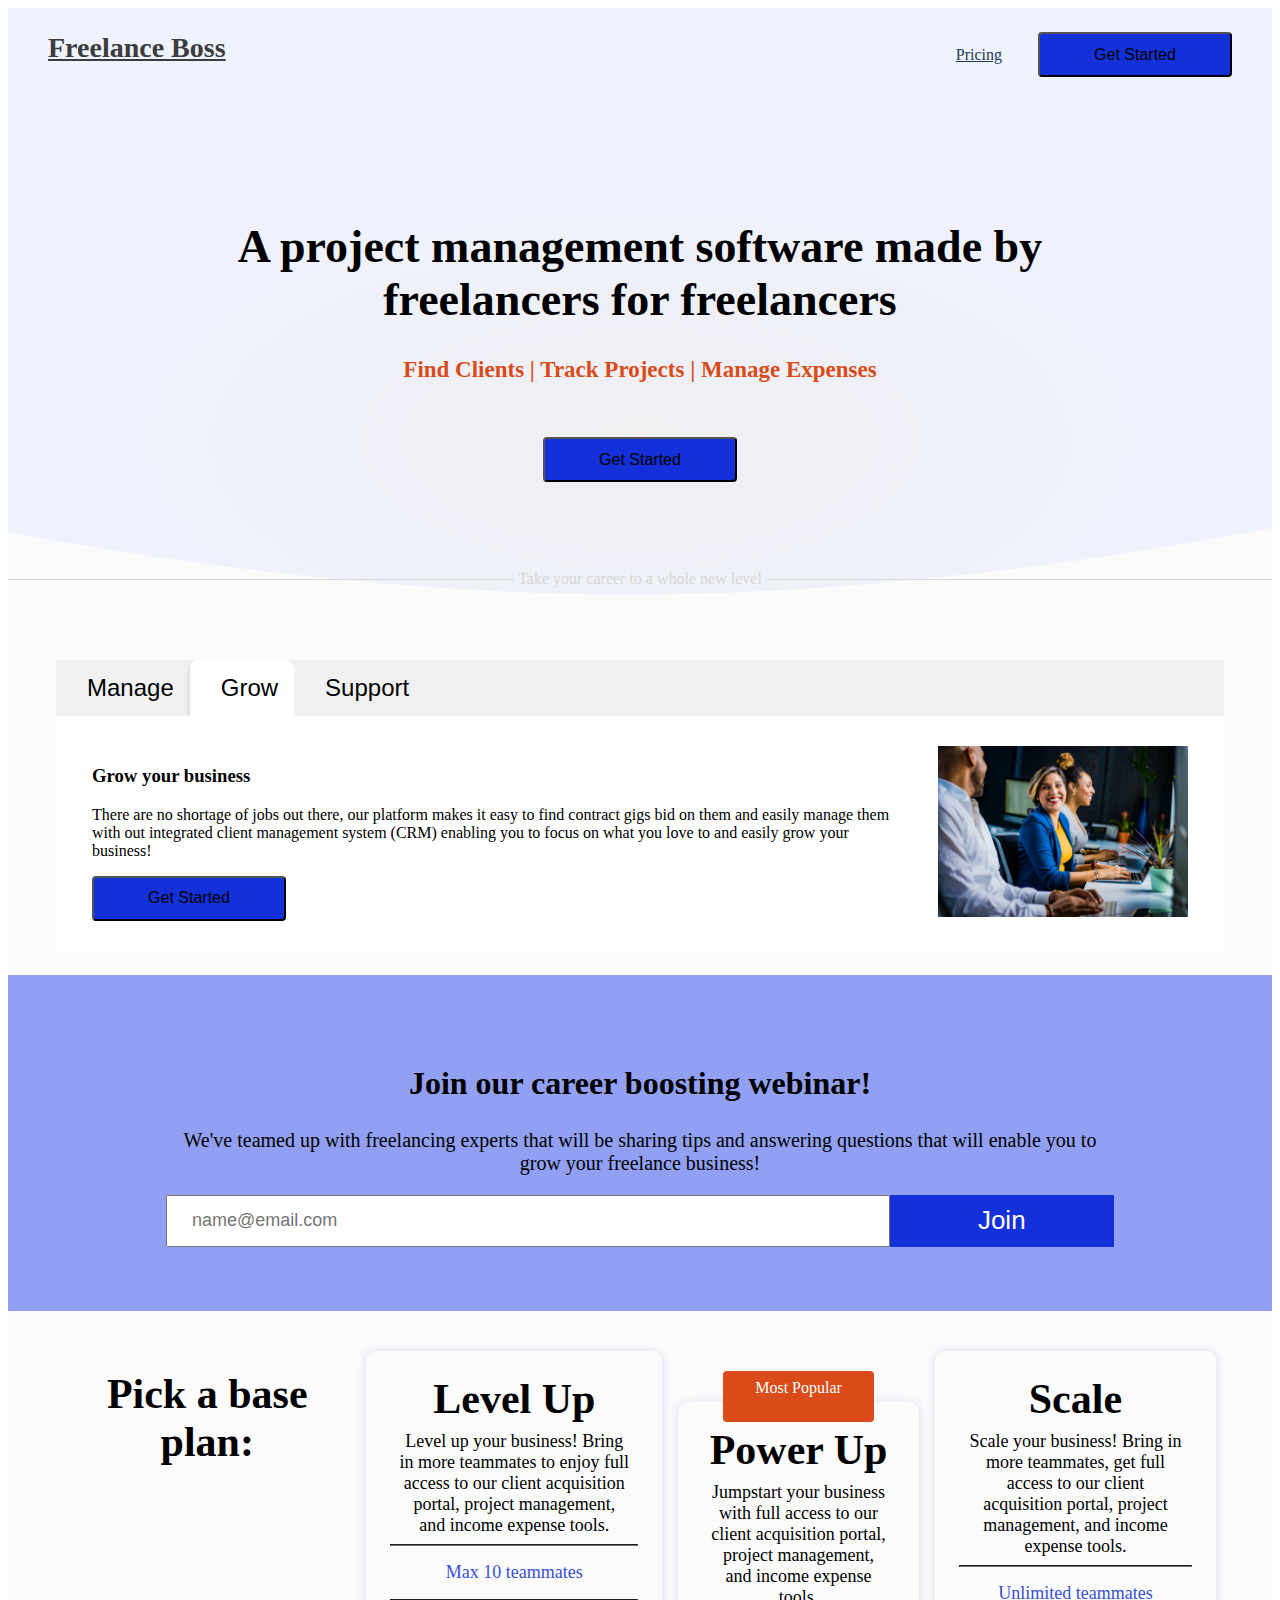
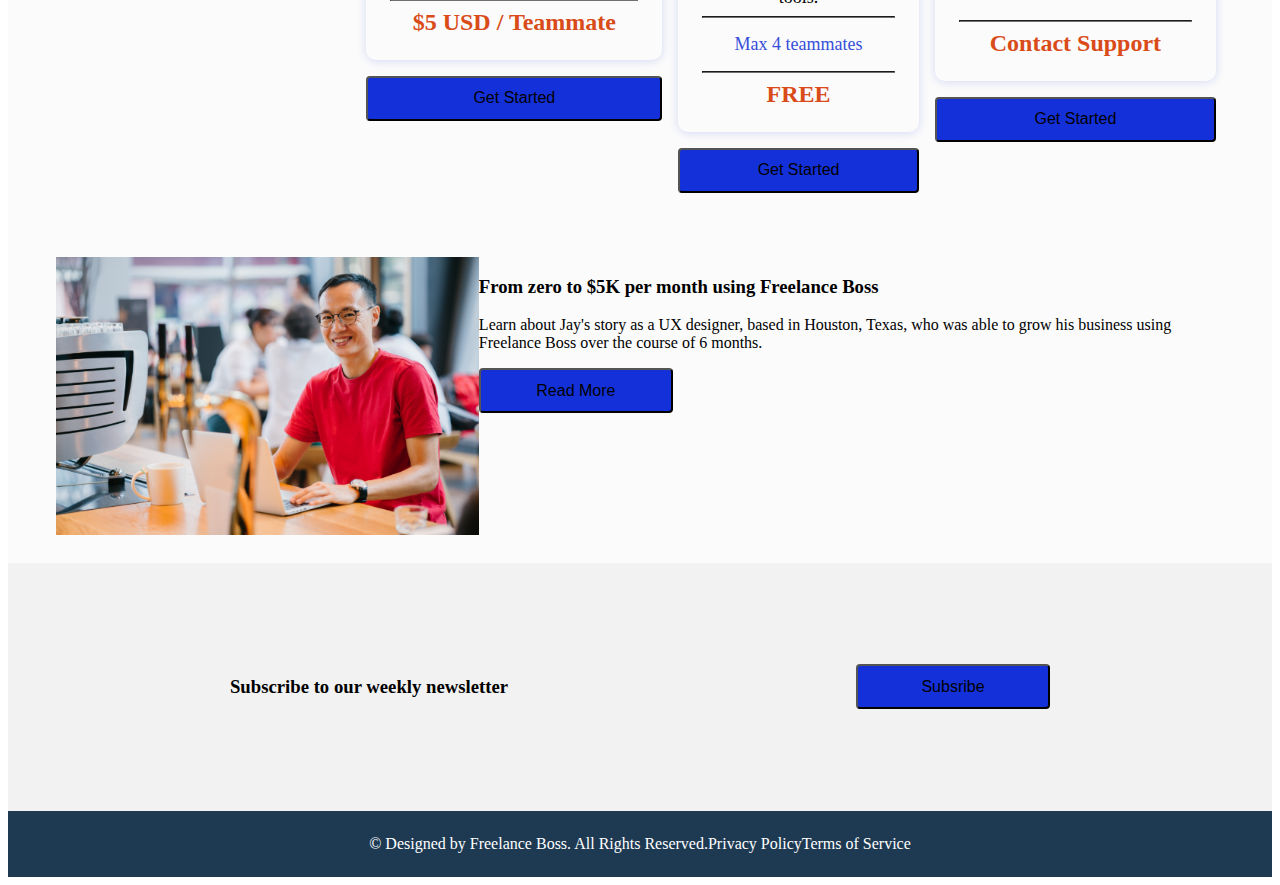
==== commit 287bce68: "changes made to the homepage" ====
--- a/index.html
+++ b/index.html
@@ -27,9 +27,9 @@
                 <button type="button" class="btn btn-primary getStart-btn">Get Started</button>
             </div>
         </div>
-        <div class="separator col-lg-10 col-md-10 col-sm-10">Take your career to a whole new level</div>
+        <div class="separator col-lg-10 col-md-12 col-sm-12">Take your career to a whole new level</div>
         <div class="row" id="mgsTABS">
-            <div class="mgsContainer col-lg-10 col-md-10 col-sm-10">
+            <div class="mgsContainer col-lg-10 col-md-12 col-sm-12">
                 <div class="tab">
                     <button class="tablinks col-lg-4 col-md-4 col-sm-4" onclick="mgsUI(event, 'Manage')"><i class="fas fa-calendar-check"></i>Manage</button>
                     <button class="tablinks col-lg-4 col-md-4 col-sm-4" onclick="mgsUI(event, 'Grow')" id="defaultOpen"><i class="fas fa-arrow-alt-circle-up"></i>Grow</button>
@@ -74,8 +74,8 @@
                 <h2>Join our career boosting webinar!</h2>
                 <p>We've teamed up with freelancing experts that will be sharing tips and answering questions that will enable you to grow your freelance business!</p>
                 <form>
-                    <input type="email" placeholder="name@email.com">
-                    <input type="button" value="Join">
+                    <input type="email" placeholder="name@email.com" class="form-input">
+                    <input type="button" value="Join" class="form-btn">
                 </form>
             </div>
         </div>
@@ -95,8 +95,11 @@
                 <button type="button" class="btn btn-primary getStart-btn">Get Started</button>
             </div>
             <div class="cardContainer col-lg-4 col-md-4 col-sm-12">
+                <div id="popTag">
+                    Most Popular
+                </div>
                 <div class="card">
-                    <h3>Power up</h3>
+                    <h3>Power Up</h3>
                     <p>Jumpstart your business with full access to our client acquisition portal, project management, and income expense tools.</p>
                     <hr>
                     <p id="num-teammates">Max 4 teammates</p>
--- a/css/style.css
+++ b/css/style.css
@@ -114,12 +114,13 @@
 .tabcontent {
     display: none;
     justify-content: center;
+    align-items: center;
     background-color: white;
     padding: 6px 12px;
     border:none;
 }
 .tab-left, .tab-right{
-    padding: 24px 40px;
+    padding: 24px;
 }
 .tab-right img{
     width: 100%;
@@ -128,10 +129,31 @@
 #websignup {
     background-color: #91A0F2;
 }
+#websignup-blurb h2{
+    font-size: 32px;
+    font-weight: bold;
+}
+#websignup-blurb p{
+    font-size: 20px;
+}
 
 #websignup-blurb form {
     display: flex;
     justify-content: center;
+    width: 100%;
+}
+.form-input{
+    width: 75%;
+    font-size: 18px;
+    padding: 0 24px
+}
+.form-btn{
+    border: none;
+    background-color: #1431D9;
+    color: white;
+    font-size: 26px;
+    width: 25%;
+    height: 52px;
 }
 
 #header, #mgsTABS,
@@ -139,21 +161,72 @@
 #testimonial,
 #newsletter,
 #footer {
-    padding: 24px 40px;
+    padding: 24px 48px;
+}
+#baseoptions{
+    align-items: flex-start;
 }
 
 .cardContainer {
     padding: 16px 8px;
     text-align: center;
 }
+.cardContainer button{
+    width: 100%;
+}
 
 #rowHEADER {
     width: 100%;
     text-align: center;
-}
-
+    font-size: 42px;
+    font-weight: bold;
+}
+#rowHEADER h2{
+    font-size: 42px;
+    font-weight: bold;
+}
+#popTag{
+    width: 135px;
+    height: 35px;
+    background-color: #D94B18;
+    border-radius: 4px;
+    color: white;
+    padding: 8px;
+    margin: 0 auto;
+    z-index: 100;
+    position: relative;
+    top: 20px;
+    font-size: 16px;
+    font-weight: 400;
+    
+}
 .card {
     padding: 16px 24px;
+    box-shadow: 0px 1px 10px rgba(54, 79, 217, 0.2);
+    border-radius: 10px;
+    border: none;
+}
+.card h3{
+    font-size: 42px;
+    font-weight: bold;
+    margin: 8px 0px;
+}
+.card p{
+    font-size: 18px;
+    margin: 8px ;
+}
+.card hr{
+    margin: 8px 0px;
+    border-color: #707070;
+}
+#num-teammates{
+    color: #364FD9;
+    margin: 16px
+}
+.card h4{
+    margin: 8px;
+    color: #D94B18;
+    font-size: 24px;
 }
 
 .cardContainer button {
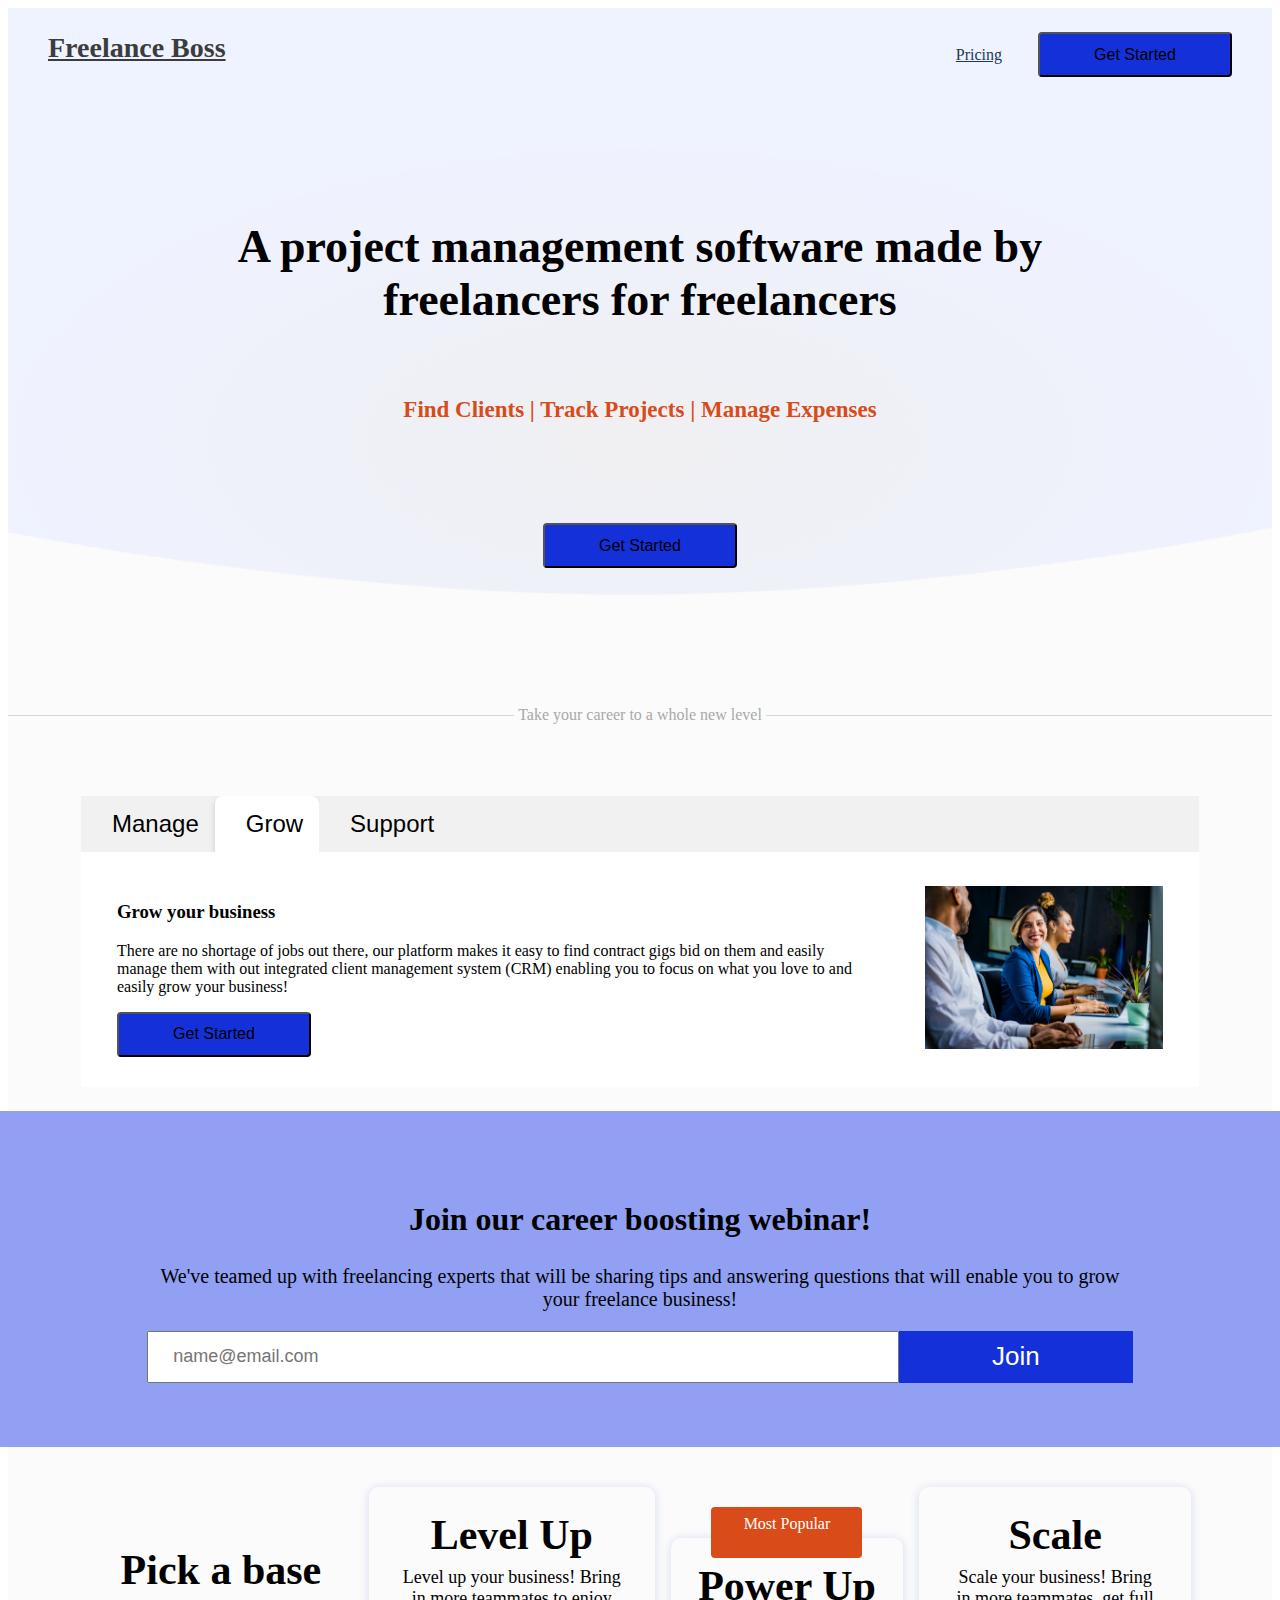
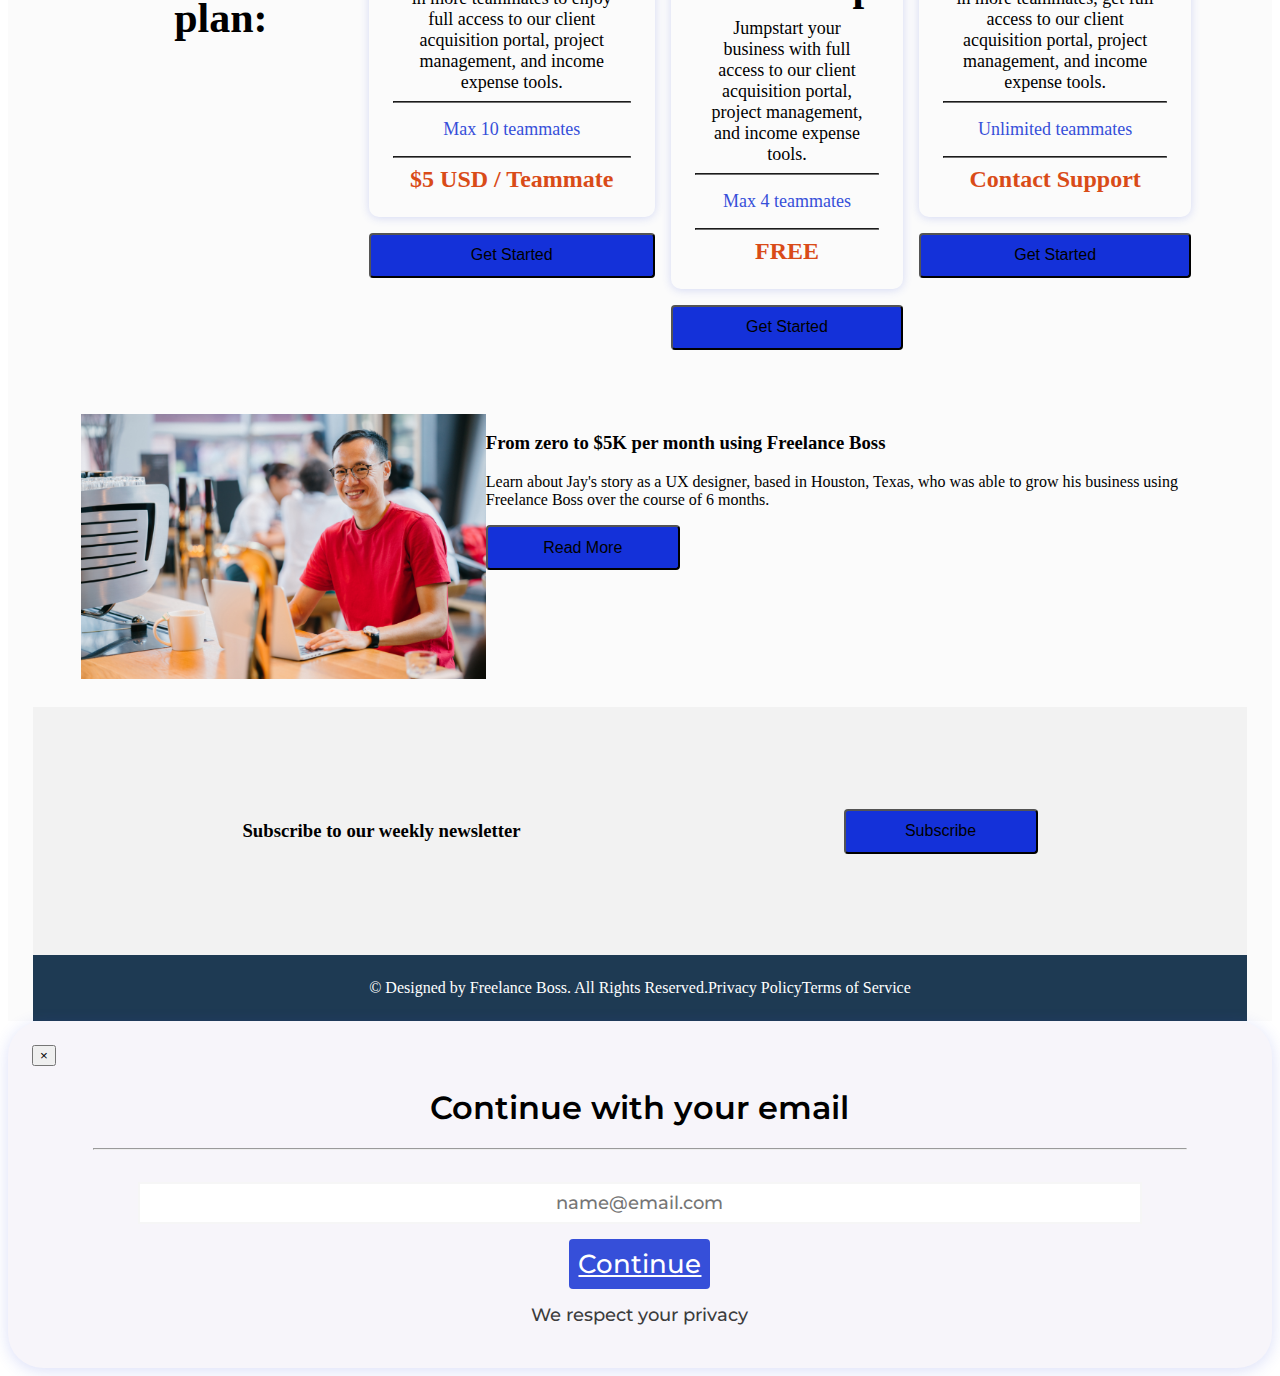
==== commit 0797cc3c: "sign up modal added to the site" ====
--- a/index.html
+++ b/index.html
@@ -8,6 +8,8 @@
     <meta name="viewport" content="width=device-width, initial-scale=1">
     <link rel="stylesheet" href="https://cdn.jsdelivr.net/npm/bootstrap@4.6.0/dist/css/bootstrap.min.css" integrity="sha384-B0vP5xmATw1+K9KRQjQERJvTumQW0nPEzvF6L/Z6nronJ3oUOFUFpCjEUQouq2+l" crossorigin="anonymous">
     <link rel="stylesheet" href="css/style.css" type="text/css">
+    <link href='https://fonts.googleapis.com/css?family=Montserrat' rel='stylesheet'>
+    <link href='https://fonts.googleapis.com/css?family=Source+Sans+Pro' rel='stylesheet' type='text/css'>
     <script src="https://kit.fontawesome.com/5c667f7546.js" crossorigin="anonymous"></script>
 </head>
 
@@ -17,14 +19,14 @@
             <a class="navbar-brand" href="#">Freelance Boss</a>
             <div id="nav-options">
                 <a href="#">Pricing</a>
-                <button type="button" class="btn btn-primary getStart-btn">Get Started</button>
+                <button type="button" class="btn btn-primary getStart-btn" data-toggle="modal" data-target="#signupModal">Get Started</button>
             </div>
         </nav>
         <div class="row" id="header">
             <div id="header-blurb">
                 <h1>A project management software made by freelancers for freelancers</h1>
                 <h4>Find Clients &#124; Track Projects &#124; Manage Expenses</h4>
-                <button type="button" class="btn btn-primary getStart-btn">Get Started</button>
+                <button type="button" class="btn btn-primary getStart-btn" data-toggle="modal" data-target="#signupModal">Get Started</button>
             </div>
         </div>
         <div class="separator col-lg-10 col-md-12 col-sm-12">Take your career to a whole new level</div>
@@ -39,7 +41,7 @@
                     <div class="tab-left col-lg-6 col-md-6 col-sm-6">
                         <h3>Manage your business</h3>
                         <p>Be able to manage your entire business within just one platform. From client acquisitions to payments, we help any sole proprietor at any level get their work done and on schedule.</p>
-                        <button type="button" class="btn btn-primary getStart-btn">Get Started</button>
+                        <button type="button" class="btn btn-primary getStart-btn" data-toggle="modal" data-target="#signupModal">Get Started</button>
                     </div>
                     <div class="tab-right col-lg-6 col-md-6 col-sm-6">
                         <img src="assets/img/scott-graham-5fNmWej4tAA-unsplash.jpg" alt="business photos">
@@ -50,7 +52,7 @@
                     <div class="tab-left col-lg-6 col-md-6 col-sm-6">
                         <h3>Grow your business</h3>
                         <p>There are no shortage of jobs out there, our platform makes it easy to find contract gigs bid on them and easily manage them with out integrated client management system (CRM) enabling you to focus on what you love to and easily grow your business!</p>
-                        <button type="button" class="btn btn-primary getStart-btn">Get Started</button>
+                        <button type="button" class="btn btn-primary getStart-btn" data-toggle="modal" data-target="#signupModal">Get Started</button>
                     </div>
                     <div class="tab-right col-lg-6 col-md-6 col-sm-6">
                         <img src="assets/img/pexels-jopwell-2422293.png" alt="business photos">
@@ -61,7 +63,7 @@
                     <div class="tab-left col-lg-6 col-md-6 col-sm-6">
                         <h3>Support your business</h3>
                         <p>We have people here to help you with anything your business needs. Do you see something that you would like to have? Let us know! We are always looking for new ways to make the Freelance Boss experience even better.</p>
-                        <button type="button" class="btn btn-primary getStart-btn">Get Started</button>
+                        <button type="button" class="btn btn-primary getStart-btn" data-toggle="modal" data-target="#signupModal">Get Started</button>
                     </div>
                     <div class="tab-right col-lg-6 col-md-6 col-sm-6">
                         <img src="assets/img/docusign-BbSBf5uv50A-unsplash.jpg" alt="business photos">
@@ -92,9 +94,9 @@
                     <hr>
                     <h4>$5 USD / Teammate</h4>
                 </div>
-                <button type="button" class="btn btn-primary getStart-btn">Get Started</button>
+                <button type="button" class="btn btn-primary getStart-btn" data-toggle="modal" data-target="#signupModal">Get Started</button>
             </div>
-            <div class="cardContainer col-lg-4 col-md-4 col-sm-12">
+            <div class="cardContainer col-lg-4 col-md-4 col-sm-12" id="powerUp">
                 <div id="popTag">
                     Most Popular
                 </div>
@@ -106,7 +108,7 @@
                     <hr>
                     <h4>FREE</h4>
                 </div>
-                <button type="button" class="btn btn-primary getStart-btn">Get Started</button>
+                <button type="button" class="btn btn-primary getStart-btn" data-toggle="modal" data-target="#signupModal">Get Started</button>
             </div>
             <div class="cardContainer col-lg-4 col-md-4 col-sm-12">
                 <div class="card">
@@ -117,7 +119,7 @@
                     <hr>
                     <h4>Contact Support</h4>
                 </div>
-                <button type="button" class="btn btn-primary getStart-btn">Get Started</button>
+                <button type="button" class="btn btn-primary getStart-btn" data-toggle="modal" data-target="#signupModal">Get Started</button>
             </div>
         </div>
         <div class="row" id="testimonial">
@@ -132,7 +134,7 @@
         </div>
         <div class="row" id="newsletter">
             <h3>Subscribe to our weekly newsletter</h3>
-            <button type="button" class="btn btn-primary">Subsribe</button>
+            <button type="button" class="btn btn-primary">Subscribe</button>
         </div>
         <div class="row" id="footer">
             <div class="footer-left col-lg-6 col-md-6 col-sm-12">
@@ -145,9 +147,28 @@
         </div>
     </div>
 
+    <div class="modal fade" id="signupModal" tabindex="-1" aria-labelledby="signuoModal" aria-hidden="true">
+        <div class="modal-dialog modal-dialog-centered modal-lg">
+            <div class="modal-content">
+                <div class="modal-header">
+                    <button type="button" class="close" data-dismiss="modal" aria-label="Close">
+                        <span aria-hidden="true">&times;</span>
+                    </button>
+                </div>
+                <div class="modal-body">
+                    <form>
+                        <h1>Continue with your email</h1>
+                        <hr>
+                        <input class="signupINPUT" type="email" placeholder="name@email.com" required>
+                    </form>
+                    <a href="dashboard.html">Continue</a>
+                    <p>We respect your privacy</p>
+                </div>
+            </div>
+        </div>
+    </div>
+
     <script src="https://code.jquery.com/jquery-3.5.1.slim.min.js" integrity="sha384-DfXdz2htPH0lsSSs5nCTpuj/zy4C+OGpamoFVy38MVBnE+IbbVYUew+OrCXaRkfj" crossorigin="anonymous"></script>
     <script src="https://cdn.jsdelivr.net/npm/bootstrap@4.6.0/dist/js/bootstrap.bundle.min.js" integrity="sha384-Piv4xVNRyMGpqkS2by6br4gNJ7DXjqk09RmUpJ8jgGtD7zP9yug3goQfGII0yAns" crossorigin="anonymous"></script>
     <script src="js/index.js" type="text/javascript"></script>
-</body>
-
-</html>
+</body></html>
--- a/css/style.css
+++ b/css/style.css
@@ -1,3 +1,11 @@
+.container-fluid {
+    width: 100%;
+    padding-right: 0px;
+    padding-left: 0px;
+    margin-right: auto;
+    margin-left: auto;
+}
+
 #home-bg {
     background-image: url(../assets/img/background.png);
     background-size: 100% auto;
@@ -10,7 +18,8 @@
     justify-content: space-between;
     padding: 24px 40px;
 }
-.navbar-brand{
+
+.navbar-brand {
     font-size: 28px;
     font-weight: bold;
     color: #3C3C3C;
@@ -25,18 +34,21 @@
     font-size: 16px;
     color: #1E3A53;
 }
-.btn{
+
+.btn {
     background-color: #1431D9;
     border-radius: 4px;
     font-size: 16px;
     width: 194px;
     height: 45px;
-    
+
 }
 
 .row {
     display: flex;
     justify-content: center;
+    margin-left: 25px;
+    margin-right: 25px;
 }
 
 #header-blurb,
@@ -46,18 +58,21 @@
     margin-top: 64px;
     margin-bottom: 64px;
 }
-#header-blurb h1{
+
+#header-blurb h1 {
     font-size: 46px;
     font-weight: bold;
-}
-#header-blurb h4{
+    padding-bottom: 40px;
+}
+
+#header-blurb h4 {
     font-size: 23px;
-    
     color: #D94B18;
+    padding-bottom: 40px;
 }
 
 #header-blurb button {
-    margin-top: 24px;
+    margin-top: 30px;
 }
 
 .separator {
@@ -66,8 +81,9 @@
     margin-bottom: 48px;
     align-items: center;
     text-align: center;
-    color: #D7D7D7;
+    color: #a9a9a9;
     font-size: 16px;
+    padding-top: 50px;
 }
 
 .separator::before,
@@ -104,10 +120,10 @@
 
 .tab button.active {
     background-color: #ffffff;
-    box-shadow: 0px 3px 6px rgba(0,0,0,0.16);
-}
-
-.fas{
+    box-shadow: 0px 3px 6px rgba(0, 0, 0, 0.16);
+}
+
+.fas {
     margin-right: 15px;
 }
 
@@ -117,23 +133,30 @@
     align-items: center;
     background-color: white;
     padding: 6px 12px;
-    border:none;
-}
-.tab-left, .tab-right{
+    border: none;
+}
+
+.tab-left,
+.tab-right {
     padding: 24px;
 }
-.tab-right img{
+
+.tab-right img {
     width: 100%;
 }
 
 #websignup {
     background-color: #91A0F2;
-}
-#websignup-blurb h2{
+    margin-left: -25px;
+    margin-right: -25px;
+}
+
+#websignup-blurb h2 {
     font-size: 32px;
     font-weight: bold;
 }
-#websignup-blurb p{
+
+#websignup-blurb p {
     font-size: 20px;
 }
 
@@ -142,12 +165,14 @@
     justify-content: center;
     width: 100%;
 }
-.form-input{
+
+.form-input {
     width: 75%;
     font-size: 18px;
     padding: 0 24px
 }
-.form-btn{
+
+.form-btn {
     border: none;
     background-color: #1431D9;
     color: white;
@@ -156,22 +181,29 @@
     height: 52px;
 }
 
-#header, #mgsTABS,
+#header,
+#mgsTABS,
 #baseoptions,
 #testimonial,
 #newsletter,
 #footer {
     padding: 24px 48px;
 }
-#baseoptions{
+
+#baseoptions {
     align-items: flex-start;
+}
+
+#powerUp {
+    top: -35px;
 }
 
 .cardContainer {
     padding: 16px 8px;
     text-align: center;
 }
-.cardContainer button{
+
+.cardContainer button {
     width: 100%;
 }
 
@@ -181,11 +213,14 @@
     font-size: 42px;
     font-weight: bold;
 }
-#rowHEADER h2{
+
+#rowHEADER h2 {
     font-size: 42px;
     font-weight: bold;
-}
-#popTag{
+    padding: 40px 0px;
+}
+
+#popTag {
     width: 135px;
     height: 35px;
     background-color: #D94B18;
@@ -198,32 +233,38 @@
     top: 20px;
     font-size: 16px;
     font-weight: 400;
-    
-}
+
+}
+
 .card {
     padding: 16px 24px;
     box-shadow: 0px 1px 10px rgba(54, 79, 217, 0.2);
     border-radius: 10px;
     border: none;
 }
-.card h3{
+
+.card h3 {
     font-size: 42px;
     font-weight: bold;
     margin: 8px 0px;
 }
-.card p{
+
+.card p {
     font-size: 18px;
-    margin: 8px ;
-}
-.card hr{
+    margin: 8px;
+}
+
+.card hr {
     margin: 8px 0px;
     border-color: #707070;
 }
-#num-teammates{
+
+#num-teammates {
     color: #364FD9;
     margin: 16px
 }
-.card h4{
+
+.card h4 {
     margin: 8px;
     color: #D94B18;
     font-size: 24px;
@@ -263,3 +304,69 @@
 .footer-right p {
     margin: 0;
 }
+
+.modal-backdrop {
+    background-image: linear-gradient(to bottom right, rgba(145, 160, 242, 0.86), rgba(217, 75, 24, 0.86));
+    backdrop-filter: brightness(131%);
+}
+body.modal-open .container-fluid{
+    -webkit-filter: blur(9px);
+    -moz-filter: blur(9px);
+    -o-filter: blur(9px);
+    -ms-filter: blur(9px);
+    filter: blur(9px);
+}
+
+.modal-content{
+    padding: 24px;
+    border-radius: 35px;
+    border: none;
+    box-shadow: 0px 3px 16px rgba(54,79,217,0.18);
+    background-color: #F7F5FA;
+}
+.modal-header{
+    border: none;
+}
+.modal-body{
+    width: 90%;
+    margin: 0 auto;
+    text-align: center;
+}
+.modal-body h1{
+    font-family: 'Montserrat', sans-serif;
+    font-size: 32px;
+    font-weight: 600;
+}
+.signupINPUT{
+    width: 90%;
+    background-color: white;
+    border: 2px solid rgba(242,242,242,0.7);
+    padding: 8px;
+    text-align: center;
+    margin: 24px 0px;
+    font-family: 'Montserrat', sans-serif;
+    font-size: 18px;
+    font-weight: 500;
+}
+placeholder{
+    text-align: center;
+}
+.modal-body p{
+    font-family: 'Montserrat', sans-serif;
+    font-size: 18px;
+    font-weight: 500;
+    color: #3C3C3C;
+    margin-top: 24px;
+}
+.modal-body a{
+    font-family: 'Montserrat', sans-serif;
+    font-size: 26px;
+    font-weight: 500;
+    padding: 9px;
+    border-radius: 4px;
+    background-color: #364FD9;
+    color: white;
+}
+.modal-body a:hover{
+    text-decoration: none;
+}